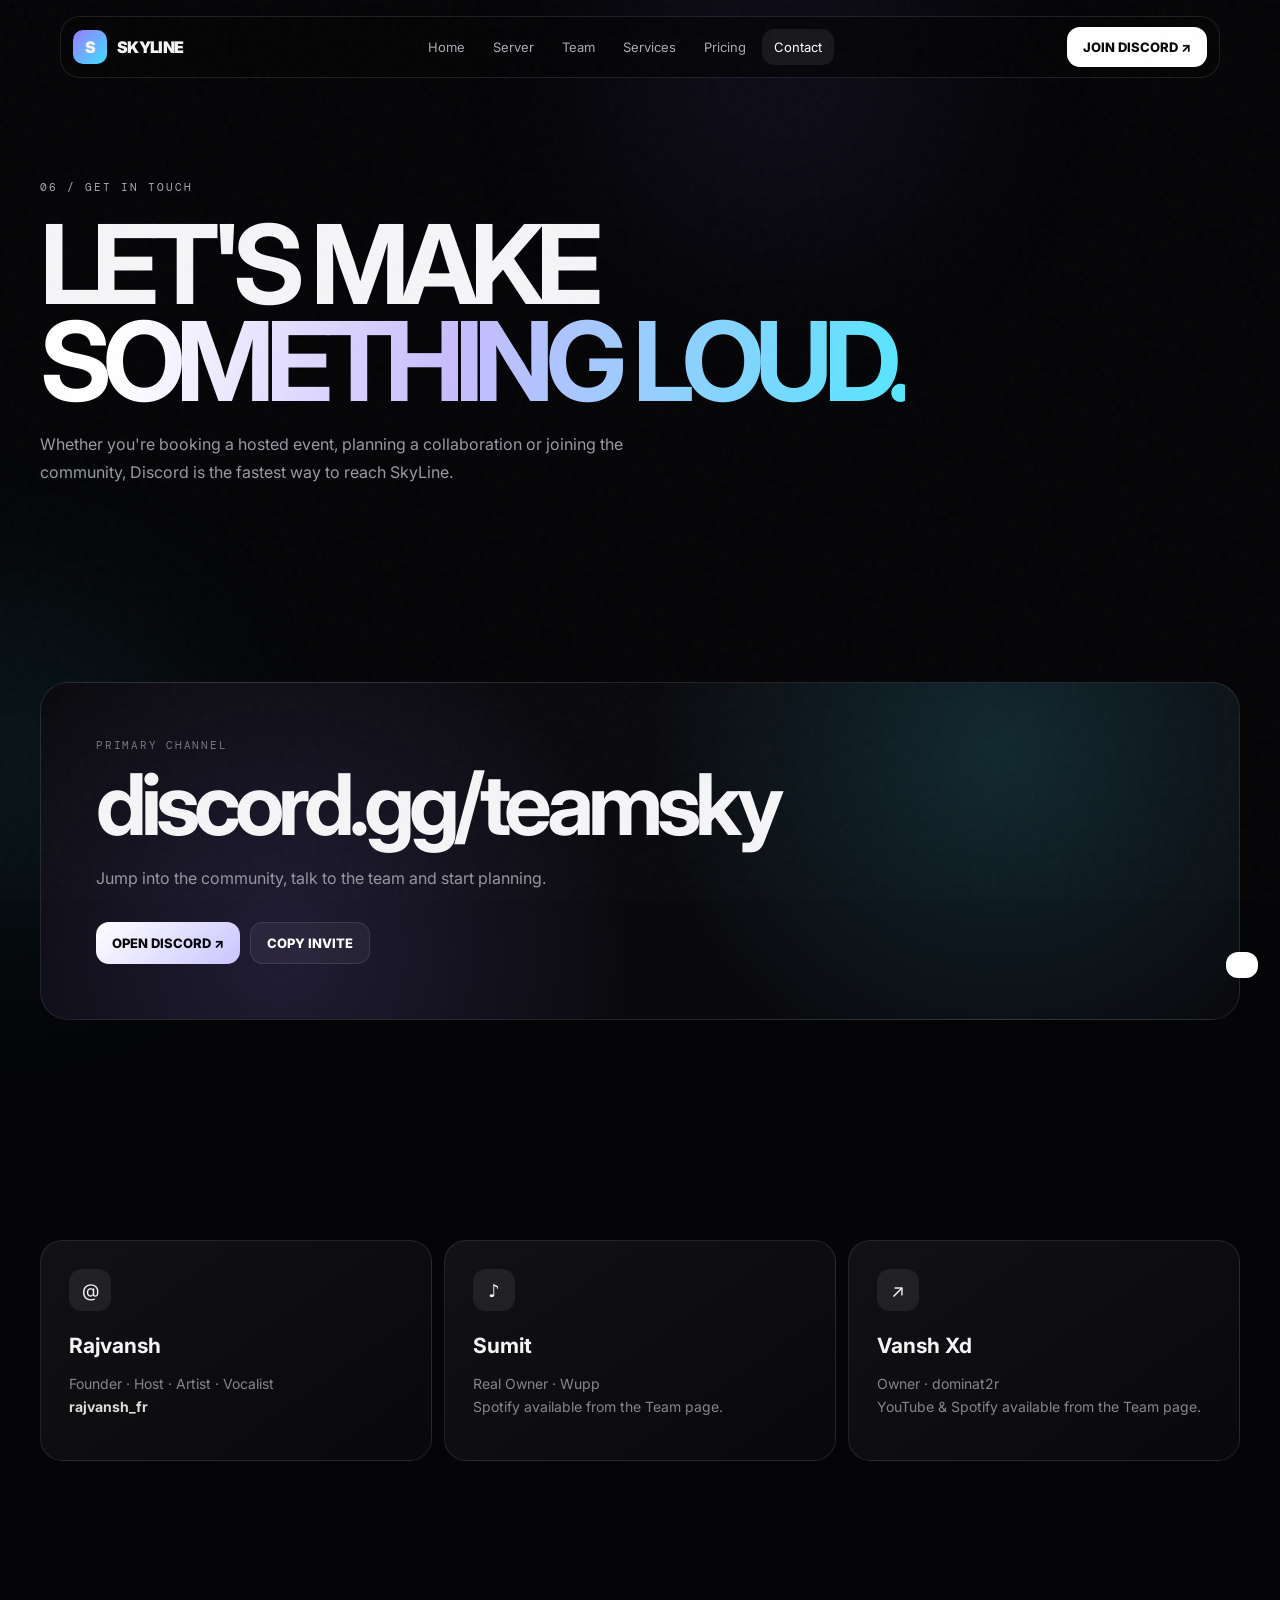
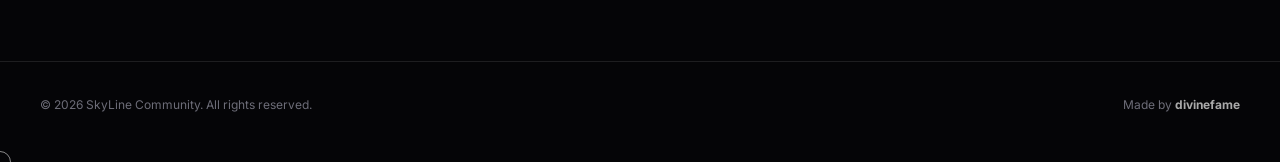
==== contact.html @ 772d44a0 "Add files via upload" ====
<!doctype html><html lang="en"><head><meta charset="utf-8"><meta name="viewport" content="width=device-width,initial-scale=1"><meta name="theme-color" content="#050507"><title>Contact — SkyLine</title><link rel="stylesheet" href="style.css"></head><body><div class="grid"></div><div class="orb"></div><div class="orb orb2"></div><div class="noise"></div><nav class="nav"><a class="brand" href="index.html"><img src="https://media.discordapp.net/attachments/1529713791435149373/1529715094613786635/IMG_2471.gif?ex=6a83e733&is=6a8295b3&hm=5115391a8992ef8185af1a9490d1bd748be49d6e1d9ceb5fedcd96b774269f22&=" onerror="this.style.display='none';this.nextElementSibling.style.display='grid'" alt="SkyLine logo"><span class="brandmark" style="display:none">S</span><span>SKYLINE</span></a><div class="navlinks"><a href="index.html">Home</a><a href="server.html">Server</a><a href="team.html">Team</a><a href="services.html">Services</a><a href="pricing.html">Pricing</a><a href="contact.html">Contact</a></div><a class="navcta" href="https://discord.gg/teamsky" target="_blank">JOIN DISCORD ↗</a><button class="menu">☰</button></nav><main><section class="page-hero reveal"><div class="eyebrow">06 / Get in touch</div><h1>LET'S MAKE<br><span class="gradient">SOMETHING LOUD.</span></h1><p>Whether you're booking a hosted event, planning a collaboration or joining the community, Discord is the fastest way to reach SkyLine.</p></section><section class="section"><div class="contact-box reveal"><div class="kicker">Primary channel</div><h2>discord.gg/teamsky</h2><p>Jump into the community, talk to the team and start planning.</p><div class="actions"><a class="btn primary" href="https://discord.gg/teamsky" target="_blank">OPEN DISCORD ↗</a><button class="btn ghost" data-copy="https://discord.gg/teamsky">COPY INVITE</button></div></div></section><section class="section"><div class="cards"><article class="card reveal"><div class="icon">@</div><h3>Rajvansh</h3><p>Founder · Host · Artist · Vocalist<br><strong style="color:#ddd">rajvansh_fr</strong></p></article><article class="card reveal"><div class="icon">♪</div><h3>Sumit</h3><p>Real Owner · Wupp<br>Spotify available from the Team page.</p></article><article class="card reveal"><div class="icon">↗</div><h3>Vansh Xd</h3><p>Owner · dominat2r<br>YouTube & Spotify available from the Team page.</p></article></div></section></main><footer class="footer"><div class="footer-inner"><span>© 2026 SkyLine Community. All rights reserved.</span><span>Made by <strong style="color:#aaa">divinefame</strong></span></div></footer><div class="cursor"></div><div class="toast"></div><script src="app.js"></script></body></html>
---- style.css ----
@import url('https://fonts.googleapis.com/css2?family=DM+Mono:wght@400;500&family=Inter:wght@400;500;600;700;800;900&display=swap');
:root{--bg:#050507;--panel:#0b0b10;--panel2:#111118;--text:#f5f5f7;--muted:#92929d;--line:rgba(255,255,255,.1);--a:#9b7cff;--b:#3de0ff;--glow:rgba(155,124,255,.28);--max:1200px}
*{box-sizing:border-box}html{scroll-behavior:smooth}body{margin:0;background:var(--bg);color:var(--text);font-family:Inter,system-ui,sans-serif;overflow-x:hidden}a{color:inherit;text-decoration:none}button{font:inherit}.noise{position:fixed;inset:0;pointer-events:none;opacity:.035;background-image:url("data:image/svg+xml,%3Csvg viewBox='0 0 160 160' xmlns='http://www.w3.org/2000/svg'%3E%3Cfilter id='n'%3E%3CfeTurbulence type='fractalNoise' baseFrequency='.9' numOctaves='3' stitchTiles='stitch'/%3E%3C/filter%3E%3Crect width='100%25' height='100%25' filter='url(%23n)' opacity='.7'/%3E%3C/svg%3E");z-index:50}.grid{position:fixed;inset:0;pointer-events:none;background:linear-gradient(rgba(255,255,255,.035) 1px,transparent 1px),linear-gradient(90deg,rgba(255,255,255,.035) 1px,transparent 1px);background-size:64px 64px;mask-image:linear-gradient(to bottom,black,transparent 75%);opacity:.25}.orb{position:fixed;width:42vw;height:42vw;border-radius:50%;filter:blur(90px);opacity:.12;pointer-events:none;z-index:-1;background:radial-gradient(circle,var(--a),transparent 65%);top:-15vw;left:40vw}.orb2{top:55vh;left:-20vw;background:radial-gradient(circle,var(--b),transparent 65%)}
.nav{position:fixed;top:16px;left:50%;transform:translateX(-50%);width:min(calc(100% - 28px),1160px);z-index:40;padding:10px 12px;border:1px solid var(--line);border-radius:20px;background:rgba(5,5,7,.68);backdrop-filter:blur(18px);display:flex;align-items:center;justify-content:space-between}.brand{display:flex;align-items:center;gap:10px;font-weight:900;letter-spacing:-.04em}.brand img{width:34px;height:34px;object-fit:cover;border-radius:10px}.brandmark{width:34px;height:34px;border-radius:10px;background:linear-gradient(135deg,var(--a),var(--b));display:grid;place-items:center;font-weight:900}.navlinks{display:flex;gap:4px}.navlinks a{padding:10px 12px;color:#aaaab3;font-size:13px;border-radius:12px;transition:.2s}.navlinks a:hover,.navlinks a.active{color:white;background:rgba(255,255,255,.07)}.navcta,.btn{display:inline-flex;align-items:center;justify-content:center;gap:9px;padding:12px 16px;border-radius:13px;background:white;color:#070709;font-weight:800;font-size:13px;transition:.25s;box-shadow:0 0 0 transparent}.navcta:hover,.btn:hover{transform:translateY(-2px);box-shadow:0 12px 40px rgba(255,255,255,.15)}.menu{display:none;background:none;border:0;color:white;font-size:22px}
main{width:min(100% - 40px,var(--max));margin:auto}.hero{min-height:100vh;display:grid;align-items:center;padding:150px 0 90px;position:relative}.hero-copy{max-width:800px}.eyebrow{font-family:'DM Mono',monospace;text-transform:uppercase;font-size:11px;letter-spacing:.18em;color:#a9a9b2;margin-bottom:22px}.hero h1{font-size:clamp(58px,9vw,132px);line-height:.84;letter-spacing:-.085em;margin:0 0 30px;font-weight:900}.gradient{background:linear-gradient(100deg,#fff 10%,#c8bcff 48%,#55e6ff);-webkit-background-clip:text;background-clip:text;color:transparent}.hero p{max-width:640px;color:#aaaab4;font-size:17px;line-height:1.7}.actions{display:flex;gap:10px;flex-wrap:wrap;margin-top:30px}.btn.primary{background:linear-gradient(135deg,#fff,#c9c4ff)}.btn.ghost{background:rgba(255,255,255,.05);color:white;border:1px solid var(--line)}.hero-meta{display:flex;gap:35px;margin-top:55px;flex-wrap:wrap}.stat strong{display:block;font-size:25px}.stat span{font-size:11px;color:#777782;text-transform:uppercase;letter-spacing:.12em}.scrollhint{position:absolute;bottom:28px;left:0;color:#777;font-family:'DM Mono';font-size:10px}
.banner{height:440px;border:1px solid var(--line);border-radius:28px;overflow:hidden;position:relative;background:radial-gradient(circle at 70% 30%,rgba(61,224,255,.25),transparent 35%),linear-gradient(135deg,#14121d,#07070a)}.banner:before{content:"";position:absolute;inset:0;background-image:linear-gradient(90deg,rgba(0,0,0,.75),rgba(0,0,0,.15)),url('https://media.discordapp.net/attachments/1529713903783907449/1529840623136411648/file_000000006e4481fa8ed49c35013fb18a.png?ex=6a845c1b&is=6a830a9b&hm=b5409c266eb49f97fb47e56562cb6aa99ef0f9474a97675fe12d04b68b45b5dc&=&format=webp&quality=lossless');background-size:cover;background-position:center;opacity:.78}.banner-content{position:absolute;inset:0;padding:42px;display:flex;flex-direction:column;justify-content:flex-end}.banner h2{font-size:clamp(36px,6vw,72px);letter-spacing:-.06em;margin:0;max-width:680px}.banner p{color:#c1c1ca;max-width:540px}
.section{padding:110px 0}.section-head{display:flex;justify-content:space-between;align-items:end;gap:30px;margin-bottom:35px}.section h2{font-size:clamp(40px,6vw,70px);line-height:.9;letter-spacing:-.065em;margin:0}.section-head p{max-width:430px;color:#8e8e99;line-height:1.7}.kicker{font-family:'DM Mono';color:#777782;font-size:11px;text-transform:uppercase;letter-spacing:.16em;margin-bottom:15px}.cards{display:grid;grid-template-columns:repeat(3,1fr);gap:12px}.card{background:linear-gradient(145deg,rgba(255,255,255,.055),rgba(255,255,255,.018));border:1px solid var(--line);border-radius:22px;padding:28px;transition:.3s;position:relative;overflow:hidden}.card:after{content:"";position:absolute;width:160px;height:160px;background:var(--glow);filter:blur(60px);right:-100px;top:-100px;opacity:0;transition:.3s}.card:hover{transform:translateY(-6px);border-color:rgba(155,124,255,.35)}.card:hover:after{opacity:1}.icon{width:42px;height:42px;border-radius:13px;background:rgba(255,255,255,.07);display:grid;place-items:center;margin-bottom:22px;font-size:18px}.card h3{font-size:21px;margin:0 0 10px}.card p{color:#858590;line-height:1.65;font-size:14px}.page-hero{padding:180px 0 70px}.page-hero h1{font-size:clamp(55px,9vw,110px);letter-spacing:-.08em;line-height:.88;margin:0 0 20px}.page-hero p{max-width:650px;color:#9999a4;line-height:1.75;font-size:16px}
.team-grid{display:grid;grid-template-columns:repeat(3,1fr);gap:14px}.person{border:1px solid var(--line);border-radius:24px;overflow:hidden;background:#0b0b0f;position:relative}.person-img{height:430px;background:#15151b;overflow:hidden}.person-img img{width:100%;height:100%;object-fit:cover;transition:.6s;filter:saturate(.85)}.person:hover img{transform:scale(1.05);filter:saturate(1)}.person-info{padding:23px}.role{font-family:'DM Mono';font-size:10px;color:#8e7dff;text-transform:uppercase;letter-spacing:.12em}.person h3{font-size:28px;margin:7px 0}.person p{color:#858590;margin:0 0 18px}.socials{display:flex;gap:8px;flex-wrap:wrap}.socials a{font-size:11px;padding:8px 10px;border:1px solid var(--line);border-radius:10px;color:#bbb}.service-list{display:grid;grid-template-columns:1fr 1fr;gap:12px}.service{padding:34px;border:1px solid var(--line);border-radius:22px;background:#0b0b0f;min-height:220px}.service-number{font-family:'DM Mono';color:#676773;font-size:12px}.service h3{font-size:30px;letter-spacing:-.04em;margin:35px 0 10px}.service p{color:#888893;line-height:1.7;max-width:500px}.service ul{padding-left:18px;color:#aaa;line-height:1.9;font-size:14px}.pricing{display:grid;grid-template-columns:repeat(4,1fr);gap:12px;align-items:stretch}.price-card{border:1px solid var(--line);border-radius:22px;background:#0b0b0f;padding:25px;display:flex;flex-direction:column;transition:.3s}.price-card.featured{background:linear-gradient(160deg,rgba(155,124,255,.16),rgba(255,255,255,.03));border-color:rgba(155,124,255,.45);transform:translateY(-10px)}.price-card:hover{transform:translateY(-7px)}.price-card.featured:hover{transform:translateY(-13px)}.tier{font-family:'DM Mono';font-size:10px;color:#8b8b96;text-transform:uppercase}.price-card h3{font-size:28px;margin:10px 0}.price{font-size:38px;font-weight:900;letter-spacing:-.05em;margin-bottom:25px}.price small{font-size:11px;color:#777}.features{list-style:none;padding:0;margin:0 0 28px;display:grid;gap:11px;flex:1}.features li{font-size:13px;color:#a7a7b1;display:flex;gap:8px}.features li:before{content:'✓';color:#b9aaff}.price-card .btn{width:100%}.contact-box{padding:55px;border-radius:28px;border:1px solid var(--line);background:radial-gradient(circle at 80% 20%,rgba(61,224,255,.14),transparent 35%),radial-gradient(circle at 20% 80%,rgba(155,124,255,.16),transparent 35%),#0a0a0e}.contact-box h2{font-size:clamp(42px,7vw,85px);letter-spacing:-.07em;line-height:.9;margin:0 0 22px}.contact-box p{color:#9696a1;max-width:580px;line-height:1.7}.footer{border-top:1px solid var(--line);margin-top:90px;padding:35px 0 50px;color:#6d6d78;font-size:12px}.footer-inner{width:min(100% - 40px,var(--max));margin:auto;display:flex;justify-content:space-between;gap:20px}.reveal{opacity:0;transform:translateY(25px);transition:opacity .7s ease,transform .7s ease}.reveal.show{opacity:1;transform:none}.cursor{position:fixed;width:22px;height:22px;border:1px solid rgba(255,255,255,.55);border-radius:50%;pointer-events:none;z-index:100;mix-blend-mode:difference;transform:translate(-50%,-50%);transition:width .2s,height .2s}.toast{position:fixed;right:22px;bottom:22px;background:#fff;color:#070709;padding:13px 16px;border-radius:12px;font-size:12px;font-weight:700;transform:translateY(100px);transition:.3s;z-index:80}.toast.show{transform:none}
@media(max-width:900px){.navlinks{display:none}.menu{display:block}.nav.open .navlinks{display:flex;position:absolute;top:62px;left:0;right:0;background:#09090c;border:1px solid var(--line);border-radius:16px;padding:8px;flex-direction:column}.nav.open .navlinks a{padding:13px}.navcta{display:none}.cards,.team-grid,.pricing{grid-template-columns:1fr 1fr}.service-list{grid-template-columns:1fr}.price-card.featured{transform:none}.banner{height:380px}}@media(max-width:600px){main{width:min(100% - 26px,var(--max))}.hero{padding-top:125px}.hero h1{font-size:58px}.hero p{font-size:15px}.hero-meta{gap:20px}.cards,.team-grid,.pricing{grid-template-columns:1fr}.person-img{height:390px}.section{padding:80px 0}.section-head{display:block}.section-head p{margin-top:20px}.banner{height:330px;border-radius:20px}.banner-content{padding:25px}.banner h2{font-size:42px}.page-hero{padding-top:130px}.contact-box{padding:30px}.footer-inner{flex-direction:column}.cursor{display:none}}
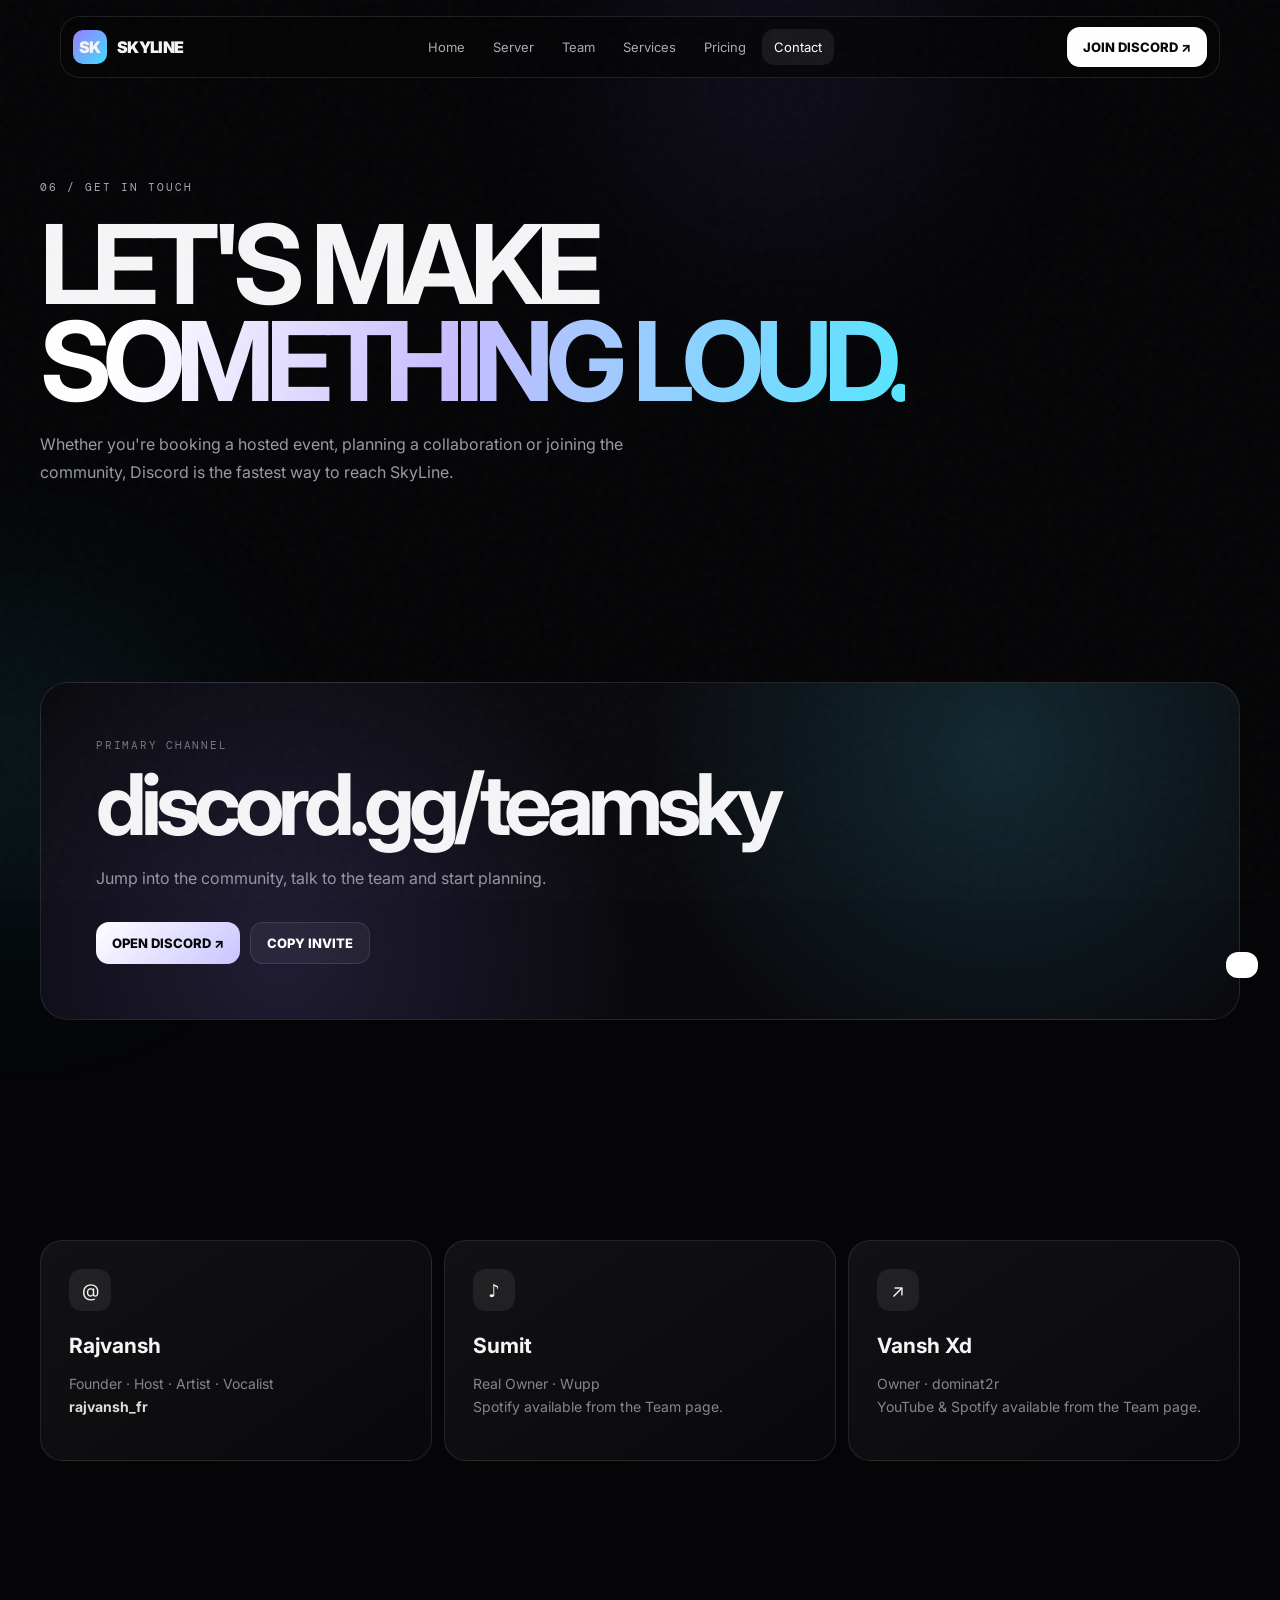
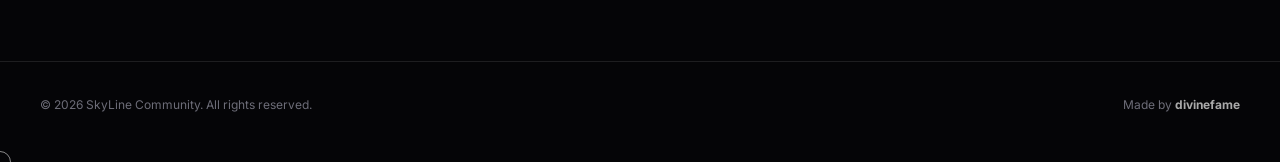
==== commit 8ac28b12: "Add files via upload" ====
--- a/contact.html
+++ b/contact.html
@@ -1 +1,2 @@
-<!doctype html><html lang="en"><head><meta charset="utf-8"><meta name="viewport" content="width=device-width,initial-scale=1"><meta name="theme-color" content="#050507"><title>Contact — SkyLine</title><link rel="stylesheet" href="style.css"></head><body><div class="grid"></div><div class="orb"></div><div class="orb orb2"></div><div class="noise"></div><nav class="nav"><a class="brand" href="index.html"><img src="https://media.discordapp.net/attachments/1529713791435149373/1529715094613786635/IMG_2471.gif?ex=6a83e733&is=6a8295b3&hm=5115391a8992ef8185af1a9490d1bd748be49d6e1d9ceb5fedcd96b774269f22&=" onerror="this.style.display='none';this.nextElementSibling.style.display='grid'" alt="SkyLine logo"><span class="brandmark" style="display:none">S</span><span>SKYLINE</span></a><div class="navlinks"><a href="index.html">Home</a><a href="server.html">Server</a><a href="team.html">Team</a><a href="services.html">Services</a><a href="pricing.html">Pricing</a><a href="contact.html">Contact</a></div><a class="navcta" href="https://discord.gg/teamsky" target="_blank">JOIN DISCORD ↗</a><button class="menu">☰</button></nav><main><section class="page-hero reveal"><div class="eyebrow">06 / Get in touch</div><h1>LET'S MAKE<br><span class="gradient">SOMETHING LOUD.</span></h1><p>Whether you're booking a hosted event, planning a collaboration or joining the community, Discord is the fastest way to reach SkyLine.</p></section><section class="section"><div class="contact-box reveal"><div class="kicker">Primary channel</div><h2>discord.gg/teamsky</h2><p>Jump into the community, talk to the team and start planning.</p><div class="actions"><a class="btn primary" href="https://discord.gg/teamsky" target="_blank">OPEN DISCORD ↗</a><button class="btn ghost" data-copy="https://discord.gg/teamsky">COPY INVITE</button></div></div></section><section class="section"><div class="cards"><article class="card reveal"><div class="icon">@</div><h3>Rajvansh</h3><p>Founder · Host · Artist · Vocalist<br><strong style="color:#ddd">rajvansh_fr</strong></p></article><article class="card reveal"><div class="icon">♪</div><h3>Sumit</h3><p>Real Owner · Wupp<br>Spotify available from the Team page.</p></article><article class="card reveal"><div class="icon">↗</div><h3>Vansh Xd</h3><p>Owner · dominat2r<br>YouTube & Spotify available from the Team page.</p></article></div></section></main><footer class="footer"><div class="footer-inner"><span>© 2026 SkyLine Community. All rights reserved.</span><span>Made by <strong style="color:#aaa">divinefame</strong></span></div></footer><div class="cursor"></div><div class="toast"></div><script src="app.js"></script></body></html>+<!doctype html><html lang="en"><head><meta charset="utf-8"><meta name="viewport" content="width=device-width,initial-scale=1"><meta name="theme-color" content="#050507"><title>Contact — SkyLine</title><link rel="stylesheet" href="style.css">  <link rel="icon" type="image/png" href="assets/favicon.png">
+</head><body><div class="grid"></div><div class="orb"></div><div class="orb orb2"></div><div class="noise"></div><nav class="nav"><a class="brand" href="index.html"><img src="https://media.discordapp.net/attachments/1529713791435149373/1529715094613786635/IMG_2471.gif?ex=6a83e733&is=6a8295b3&hm=5115391a8992ef8185af1a9490d1bd748be49d6e1d9ceb5fedcd96b774269f22&=" onerror="this.style.display='none';this.nextElementSibling.style.display='grid'" alt="SkyLine logo"><span class="brandmark" style="display:none">SK</span><span>SKYLINE</span></a><div class="navlinks"><a href="index.html">Home</a><a href="server.html">Server</a><a href="team.html">Team</a><a href="services.html">Services</a><a href="pricing.html">Pricing</a><a href="contact.html">Contact</a></div><a class="navcta" href="https://discord.gg/teamsky" target="_blank">JOIN DISCORD ↗</a><button class="menu">☰</button></nav><main><section class="page-hero reveal"><div class="eyebrow">06 / Get in touch</div><h1>LET'S MAKE<br><span class="gradient">SOMETHING LOUD.</span></h1><p>Whether you're booking a hosted event, planning a collaboration or joining the community, Discord is the fastest way to reach SkyLine.</p></section><section class="section"><div class="contact-box reveal"><div class="kicker">Primary channel</div><h2>discord.gg/teamsky</h2><p>Jump into the community, talk to the team and start planning.</p><div class="actions"><a class="btn primary" href="https://discord.gg/teamsky" target="_blank">OPEN DISCORD ↗</a><button class="btn ghost" data-copy="https://discord.gg/teamsky">COPY INVITE</button></div></div></section><section class="section"><div class="cards"><article class="card reveal"><div class="icon">@</div><h3>Rajvansh</h3><p>Founder · Host · Artist · Vocalist<br><strong style="color:#ddd">rajvansh_fr</strong></p></article><article class="card reveal"><div class="icon">♪</div><h3>Sumit</h3><p>Real Owner · Wupp<br>Spotify available from the Team page.</p></article><article class="card reveal"><div class="icon">↗</div><h3>Vansh Xd</h3><p>Owner · dominat2r<br>YouTube & Spotify available from the Team page.</p></article></div></section></main><footer class="footer"><div class="footer-inner"><span>© 2026 SkyLine Community. All rights reserved.</span><span>Made by <strong style="color:#aaa">divinefame</strong></span></div></footer><div class="cursor"></div><div class="toast"></div><script src="app.js"></script></body></html>
--- a/style.css
+++ b/style.css
@@ -5,5 +5,18 @@
 main{width:min(100% - 40px,var(--max));margin:auto}.hero{min-height:100vh;display:grid;align-items:center;padding:150px 0 90px;position:relative}.hero-copy{max-width:800px}.eyebrow{font-family:'DM Mono',monospace;text-transform:uppercase;font-size:11px;letter-spacing:.18em;color:#a9a9b2;margin-bottom:22px}.hero h1{font-size:clamp(58px,9vw,132px);line-height:.84;letter-spacing:-.085em;margin:0 0 30px;font-weight:900}.gradient{background:linear-gradient(100deg,#fff 10%,#c8bcff 48%,#55e6ff);-webkit-background-clip:text;background-clip:text;color:transparent}.hero p{max-width:640px;color:#aaaab4;font-size:17px;line-height:1.7}.actions{display:flex;gap:10px;flex-wrap:wrap;margin-top:30px}.btn.primary{background:linear-gradient(135deg,#fff,#c9c4ff)}.btn.ghost{background:rgba(255,255,255,.05);color:white;border:1px solid var(--line)}.hero-meta{display:flex;gap:35px;margin-top:55px;flex-wrap:wrap}.stat strong{display:block;font-size:25px}.stat span{font-size:11px;color:#777782;text-transform:uppercase;letter-spacing:.12em}.scrollhint{position:absolute;bottom:28px;left:0;color:#777;font-family:'DM Mono';font-size:10px}
 .banner{height:440px;border:1px solid var(--line);border-radius:28px;overflow:hidden;position:relative;background:radial-gradient(circle at 70% 30%,rgba(61,224,255,.25),transparent 35%),linear-gradient(135deg,#14121d,#07070a)}.banner:before{content:"";position:absolute;inset:0;background-image:linear-gradient(90deg,rgba(0,0,0,.75),rgba(0,0,0,.15)),url('https://media.discordapp.net/attachments/1529713903783907449/1529840623136411648/file_000000006e4481fa8ed49c35013fb18a.png?ex=6a845c1b&is=6a830a9b&hm=b5409c266eb49f97fb47e56562cb6aa99ef0f9474a97675fe12d04b68b45b5dc&=&format=webp&quality=lossless');background-size:cover;background-position:center;opacity:.78}.banner-content{position:absolute;inset:0;padding:42px;display:flex;flex-direction:column;justify-content:flex-end}.banner h2{font-size:clamp(36px,6vw,72px);letter-spacing:-.06em;margin:0;max-width:680px}.banner p{color:#c1c1ca;max-width:540px}
 .section{padding:110px 0}.section-head{display:flex;justify-content:space-between;align-items:end;gap:30px;margin-bottom:35px}.section h2{font-size:clamp(40px,6vw,70px);line-height:.9;letter-spacing:-.065em;margin:0}.section-head p{max-width:430px;color:#8e8e99;line-height:1.7}.kicker{font-family:'DM Mono';color:#777782;font-size:11px;text-transform:uppercase;letter-spacing:.16em;margin-bottom:15px}.cards{display:grid;grid-template-columns:repeat(3,1fr);gap:12px}.card{background:linear-gradient(145deg,rgba(255,255,255,.055),rgba(255,255,255,.018));border:1px solid var(--line);border-radius:22px;padding:28px;transition:.3s;position:relative;overflow:hidden}.card:after{content:"";position:absolute;width:160px;height:160px;background:var(--glow);filter:blur(60px);right:-100px;top:-100px;opacity:0;transition:.3s}.card:hover{transform:translateY(-6px);border-color:rgba(155,124,255,.35)}.card:hover:after{opacity:1}.icon{width:42px;height:42px;border-radius:13px;background:rgba(255,255,255,.07);display:grid;place-items:center;margin-bottom:22px;font-size:18px}.card h3{font-size:21px;margin:0 0 10px}.card p{color:#858590;line-height:1.65;font-size:14px}.page-hero{padding:180px 0 70px}.page-hero h1{font-size:clamp(55px,9vw,110px);letter-spacing:-.08em;line-height:.88;margin:0 0 20px}.page-hero p{max-width:650px;color:#9999a4;line-height:1.75;font-size:16px}
-.team-grid{display:grid;grid-template-columns:repeat(3,1fr);gap:14px}.person{border:1px solid var(--line);border-radius:24px;overflow:hidden;background:#0b0b0f;position:relative}.person-img{height:430px;background:#15151b;overflow:hidden}.person-img img{width:100%;height:100%;object-fit:cover;transition:.6s;filter:saturate(.85)}.person:hover img{transform:scale(1.05);filter:saturate(1)}.person-info{padding:23px}.role{font-family:'DM Mono';font-size:10px;color:#8e7dff;text-transform:uppercase;letter-spacing:.12em}.person h3{font-size:28px;margin:7px 0}.person p{color:#858590;margin:0 0 18px}.socials{display:flex;gap:8px;flex-wrap:wrap}.socials a{font-size:11px;padding:8px 10px;border:1px solid var(--line);border-radius:10px;color:#bbb}.service-list{display:grid;grid-template-columns:1fr 1fr;gap:12px}.service{padding:34px;border:1px solid var(--line);border-radius:22px;background:#0b0b0f;min-height:220px}.service-number{font-family:'DM Mono';color:#676773;font-size:12px}.service h3{font-size:30px;letter-spacing:-.04em;margin:35px 0 10px}.service p{color:#888893;line-height:1.7;max-width:500px}.service ul{padding-left:18px;color:#aaa;line-height:1.9;font-size:14px}.pricing{display:grid;grid-template-columns:repeat(4,1fr);gap:12px;align-items:stretch}.price-card{border:1px solid var(--line);border-radius:22px;background:#0b0b0f;padding:25px;display:flex;flex-direction:column;transition:.3s}.price-card.featured{background:linear-gradient(160deg,rgba(155,124,255,.16),rgba(255,255,255,.03));border-color:rgba(155,124,255,.45);transform:translateY(-10px)}.price-card:hover{transform:translateY(-7px)}.price-card.featured:hover{transform:translateY(-13px)}.tier{font-family:'DM Mono';font-size:10px;color:#8b8b96;text-transform:uppercase}.price-card h3{font-size:28px;margin:10px 0}.price{font-size:38px;font-weight:900;letter-spacing:-.05em;margin-bottom:25px}.price small{font-size:11px;color:#777}.features{list-style:none;padding:0;margin:0 0 28px;display:grid;gap:11px;flex:1}.features li{font-size:13px;color:#a7a7b1;display:flex;gap:8px}.features li:before{content:'✓';color:#b9aaff}.price-card .btn{width:100%}.contact-box{padding:55px;border-radius:28px;border:1px solid var(--line);background:radial-gradient(circle at 80% 20%,rgba(61,224,255,.14),transparent 35%),radial-gradient(circle at 20% 80%,rgba(155,124,255,.16),transparent 35%),#0a0a0e}.contact-box h2{font-size:clamp(42px,7vw,85px);letter-spacing:-.07em;line-height:.9;margin:0 0 22px}.contact-box p{color:#9696a1;max-width:580px;line-height:1.7}.footer{border-top:1px solid var(--line);margin-top:90px;padding:35px 0 50px;color:#6d6d78;font-size:12px}.footer-inner{width:min(100% - 40px,var(--max));margin:auto;display:flex;justify-content:space-between;gap:20px}.reveal{opacity:0;transform:translateY(25px);transition:opacity .7s ease,transform .7s ease}.reveal.show{opacity:1;transform:none}.cursor{position:fixed;width:22px;height:22px;border:1px solid rgba(255,255,255,.55);border-radius:50%;pointer-events:none;z-index:100;mix-blend-mode:difference;transform:translate(-50%,-50%);transition:width .2s,height .2s}.toast{position:fixed;right:22px;bottom:22px;background:#fff;color:#070709;padding:13px 16px;border-radius:12px;font-size:12px;font-weight:700;transform:translateY(100px);transition:.3s;z-index:80}.toast.show{transform:none}
-@media(max-width:900px){.navlinks{display:none}.menu{display:block}.nav.open .navlinks{display:flex;position:absolute;top:62px;left:0;right:0;background:#09090c;border:1px solid var(--line);border-radius:16px;padding:8px;flex-direction:column}.nav.open .navlinks a{padding:13px}.navcta{display:none}.cards,.team-grid,.pricing{grid-template-columns:1fr 1fr}.service-list{grid-template-columns:1fr}.price-card.featured{transform:none}.banner{height:380px}}@media(max-width:600px){main{width:min(100% - 26px,var(--max))}.hero{padding-top:125px}.hero h1{font-size:58px}.hero p{font-size:15px}.hero-meta{gap:20px}.cards,.team-grid,.pricing{grid-template-columns:1fr}.person-img{height:390px}.section{padding:80px 0}.section-head{display:block}.section-head p{margin-top:20px}.banner{height:330px;border-radius:20px}.banner-content{padding:25px}.banner h2{font-size:42px}.page-hero{padding-top:130px}.contact-box{padding:30px}.footer-inner{flex-direction:column}.cursor{display:none}}
+.team-grid{display:grid;grid-template-columns:repeat(3,1fr);gap:14px}.person{border:1px solid var(--line);border-radius:24px;overflow:hidden;background:#0b0b0f;position:relative}.person-img{height:430px;background:#15151b;overflow:hidden}.person-img img{width:100%;height:100%;object-fit:cover;transition:.6s;filter:saturate(.85)}.person:hover img{transform:scale(1.05);filter:saturate(1)}.person-info{padding:23px}.role{font-family:'DM Mono';font-size:10px;color:#8e7dff;text-transform:uppercase;letter-spacing:.12em}.person h3{font-size:28px;margin:7px 0}.person p{color:#858590;margin:0 0 18px}.socials{display:flex;gap:8px;flex-wrap:wrap}.socials a{font-size:11px;padding:8px 10px;border:1px solid var(--line);border-radius:10px;color:#bbb}.service-list{display:grid;grid-template-columns:1fr 1fr;gap:12px}.service{padding:34px;border:1px solid var(--line);border-radius:22px;background:#0b0b0f;min-height:220px}.service-number{font-family:'DM Mono';color:#676773;font-size:12px}.service h3{font-size:30px;letter-spacing:-.04em;margin:35px 0 10px}.service p{color:#888893;line-height:1.7;max-width:500px}.service ul{padding-left:18px;color:#aaa;line-height:1.9;font-size:14px}.contact-box{padding:55px;border-radius:28px;border:1px solid var(--line);background:radial-gradient(circle at 80% 20%,rgba(61,224,255,.14),transparent 35%),radial-gradient(circle at 20% 80%,rgba(155,124,255,.16),transparent 35%),#0a0a0e}.contact-box h2{font-size:clamp(42px,7vw,85px);letter-spacing:-.07em;line-height:.9;margin:0 0 22px}.contact-box p{color:#9696a1;max-width:580px;line-height:1.7}.footer{border-top:1px solid var(--line);margin-top:90px;padding:35px 0 50px;color:#6d6d78;font-size:12px}.footer-inner{width:min(100% - 40px,var(--max));margin:auto;display:flex;justify-content:space-between;gap:20px}.reveal{opacity:0;transform:translateY(25px);transition:opacity .7s ease,transform .7s ease}.reveal.show{opacity:1;transform:none}.cursor{position:fixed;width:22px;height:22px;border:1px solid rgba(255,255,255,.55);border-radius:50%;pointer-events:none;z-index:100;mix-blend-mode:difference;transform:translate(-50%,-50%);transition:width .2s,height .2s}.toast{position:fixed;right:22px;bottom:22px;background:#fff;color:#070709;padding:13px 16px;border-radius:12px;font-size:12px;font-weight:700;transform:translateY(100px);transition:.3s;z-index:80}.toast.show{transform:none}
+@media(max-width:900px){.navlinks{display:none}.menu{display:block}.nav.open .navlinks{display:flex;position:absolute;top:62px;left:0;right:0;background:#09090c;border:1px solid var(--line);border-radius:16px;padding:8px;flex-direction:column}.nav.open .navlinks a{padding:13px}.navcta{display:none}.cards,.team-grid,.service-list{grid-template-columns:1fr}.cards,.team-grid{height:auto}.banner{height:380px}}@media(max-width:600px){main{width:min(100% - 26px,var(--max))}.hero{padding-top:145px}.hero h1{font-size:58px}.hero p{font-size:15px}.hero-meta{gap:20px}.cards,.team-grid{height:auto}.person{height:auto}.person-img{height:390px}.section{padding:70px 0}.section-head{display:block}.section-head p{margin-top:20px}.banner{height:330px;border-radius:20px}.banner-content{padding:25px}.banner h2{font-size:42px}.page-hero{padding:170px 0 45px}.page-hero h1{font-size:clamp(48px,16vw,78px);line-height:.9}.page-hero p{font-size:15px}.contact-box{padding:30px}.footer-inner{flex-direction:column}.cursor{display:none}}
+
+.pricing-table-wrap{overflow-x:auto;border:1px solid var(--line);border-radius:22px;background:rgba(255,255,255,.025)}
+.pricing-table{width:100%;border-collapse:collapse;min-width:820px}
+.pricing-table th,.pricing-table td{padding:18px 20px;text-align:left;border-bottom:1px solid var(--line);font-size:13px;line-height:1.45}
+.pricing-table thead th{font-family:'DM Mono';font-size:11px;text-transform:uppercase;letter-spacing:.12em;color:#a8a8b3;background:rgba(255,255,255,.035)}
+.pricing-table tbody th{font-weight:600;color:#ddd}
+.pricing-table tbody td{color:#9999a4}
+.pricing-table tr:last-child th,.pricing-table tr:last-child td{border-bottom:0}
+.pricing-table tbody tr:hover{background:rgba(155,124,255,.035)}
+.price-note{margin-top:18px;padding:22px 24px;border:1px solid rgba(155,124,255,.25);border-radius:18px;background:linear-gradient(100deg,rgba(155,124,255,.09),rgba(255,255,255,.025));display:flex;align-items:center;gap:20px;flex-wrap:wrap}
+.price-note .kicker{margin:0;min-width:90px}
+.price-note strong{font-size:17px;flex:1}
+@media(max-width:700px){.pricing-table th,.pricing-table td{padding:14px 12px}.price-note{align-items:flex-start}.price-note .btn{width:100%;text-align:center}}
